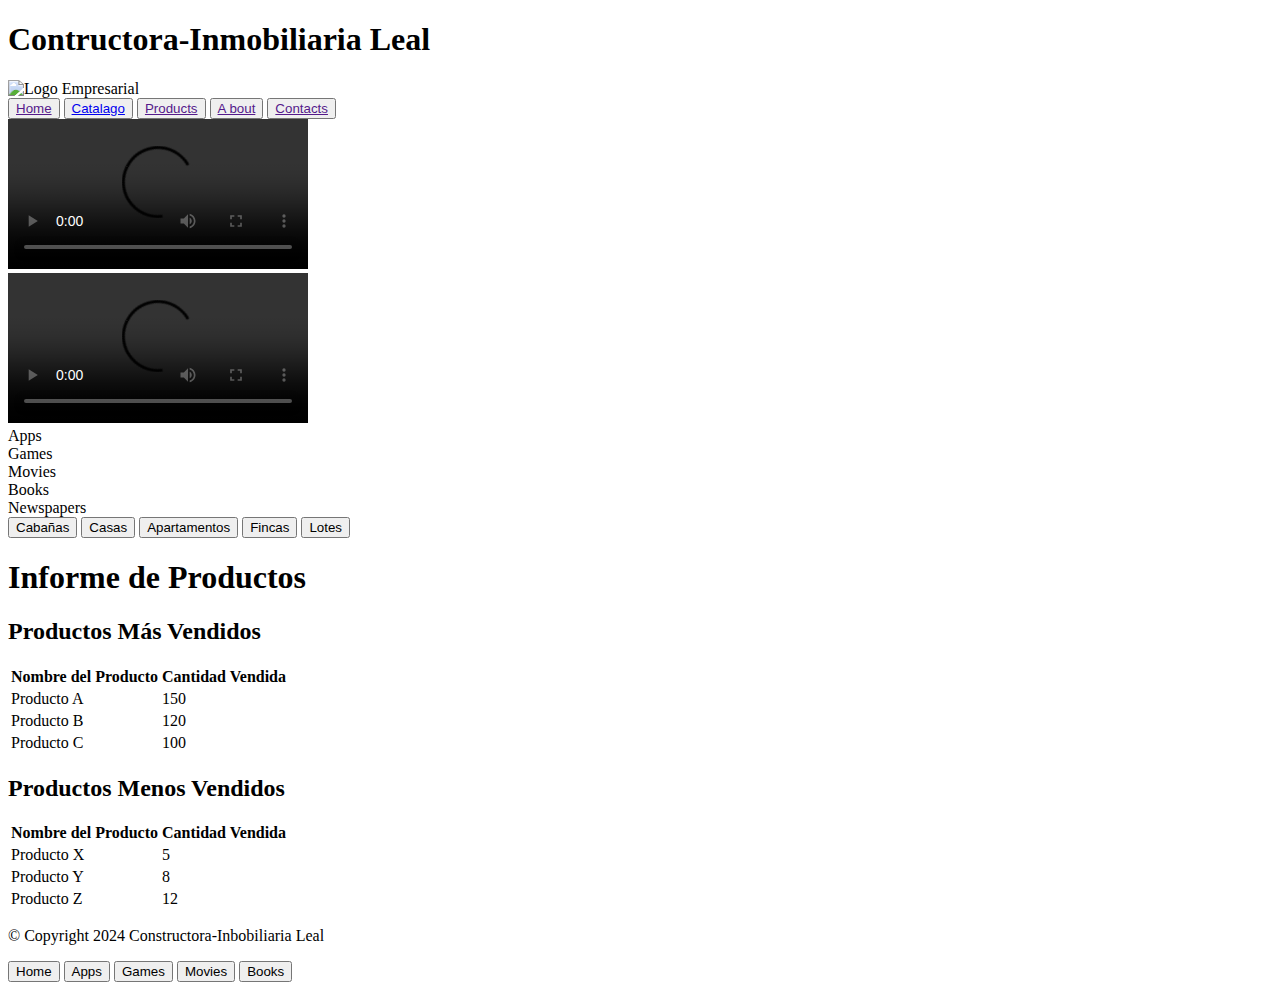
==== index.html @ 4c683dc4 "Create index.html" ====
<!DOCTYPE html>
<html lang="en">
<head>
    <meta charset="UTF-8">
    <meta name="viewport" content="width=device-width, initial-scale=1.0">
    <title>Report</title>
    <link rel="stylesheet" href="style.css">
    
</head>
<body>
    <div class="container-principal">
        <header>
            <div class="logo"><h1>Contructora-Inmobiliaria Leal</h1></div>
            <div class="header-image">
                <img src="img/construc_leal_logo.jpg" alt="Logo Empresarial" id="logo-image">
            </div>
            
            
        </header>
        <nav class="menu-buttons">
            <button><a href="">Home</a></button>
            <button><a href="index.html">Catalago</a></button>
            <button><a href="">Products</a></button>
            <button><a href="">A bout</a></button>
            <button><a href="">Contacts</a></button>
        </nav>
        <div class="main">
            <div class="sidebar">
                
                <div class="media-videos">
                    <div>
                        <video class="videos" src="vid/vid1.mp4" type="video/mp4" controls></video>
                    </div>
                    <div>
                        <video class="videos" src="vid/vid2.mp4" type="video/mp4" controls></video>
                    </div>
                </div>

                <div class="category-list">
                    <div>Apps</div>
                    <div>Games</div>
                    <div>Movies</div>
                    <div>Books</div>
                    <div>Newspapers</div>
                </div>
            </div>
            <div id="buttons-catalogo">
                <div class="buttons-cat">
                    <button>Cabañas</button>
                    <button>Casas</button>
                    <button>Apartamentos</button>
                    <button>Fincas</button>
                    <button>Lotes</button>
                </div>
    
                <div class="catalog">
                    <h1 class="catalog-title">Informe de Productos</h1>
                    <div class="catalog-items">
                        <div class="catalog-item">
                            <h2>Productos Más Vendidos</h2>
                            <table>
                                <thead>
                                    <tr>
                                        <th>Nombre del Producto</th>
                                        <th>Cantidad Vendida</th>
                                    </tr>
                                </thead>
                                <tbody>
                                    <tr>
                                        <td>Producto A</td>
                                        <td>150</td>
                                    </tr>
                                    <tr>
                                        <td>Producto B</td>
                                        <td>120</td>
                                    </tr>
                                    <tr>
                                        <td>Producto C</td>
                                        <td>100</td>
                                    </tr>
                                </tbody>
                            </table>
                        </div>
                        <div class="catalog-item">
                            <h2>Productos Menos Vendidos</h2>
                            <table>
                                <thead>
                                    <tr>
                                        <th>Nombre del Producto</th>
                                        <th>Cantidad Vendida</th>
                                    </tr>
                                </thead>
                                <tbody>
                                    <tr>
                                        <td>Producto X</td>
                                        <td>5</td>
                                    </tr>
                                    <tr>
                                        <td>Producto Y</td>
                                        <td>8</td>
                                    </tr>
                                    <tr>
                                        <td>Producto Z</td>
                                        <td>12</td>
                                    </tr>
                                </tbody>
                            </table>
                        </div>
                    </div>
                </div>
            </div>
        </div>
    
    </div>
    <footer class="footer">
        <div class="footer-text">
            <p class="cpyright">&copy Copyright 2024 Constructora-Inbobiliaria Leal</p> 
        </div>
        <div class="footer-botons">
            <button>Home</button>
            <button>Apps</button>
            <button>Games</button>
            <button>Movies</button>
            <button>Books</button>
        </div>
    </footer>
    </div>
    

</body>
</html>
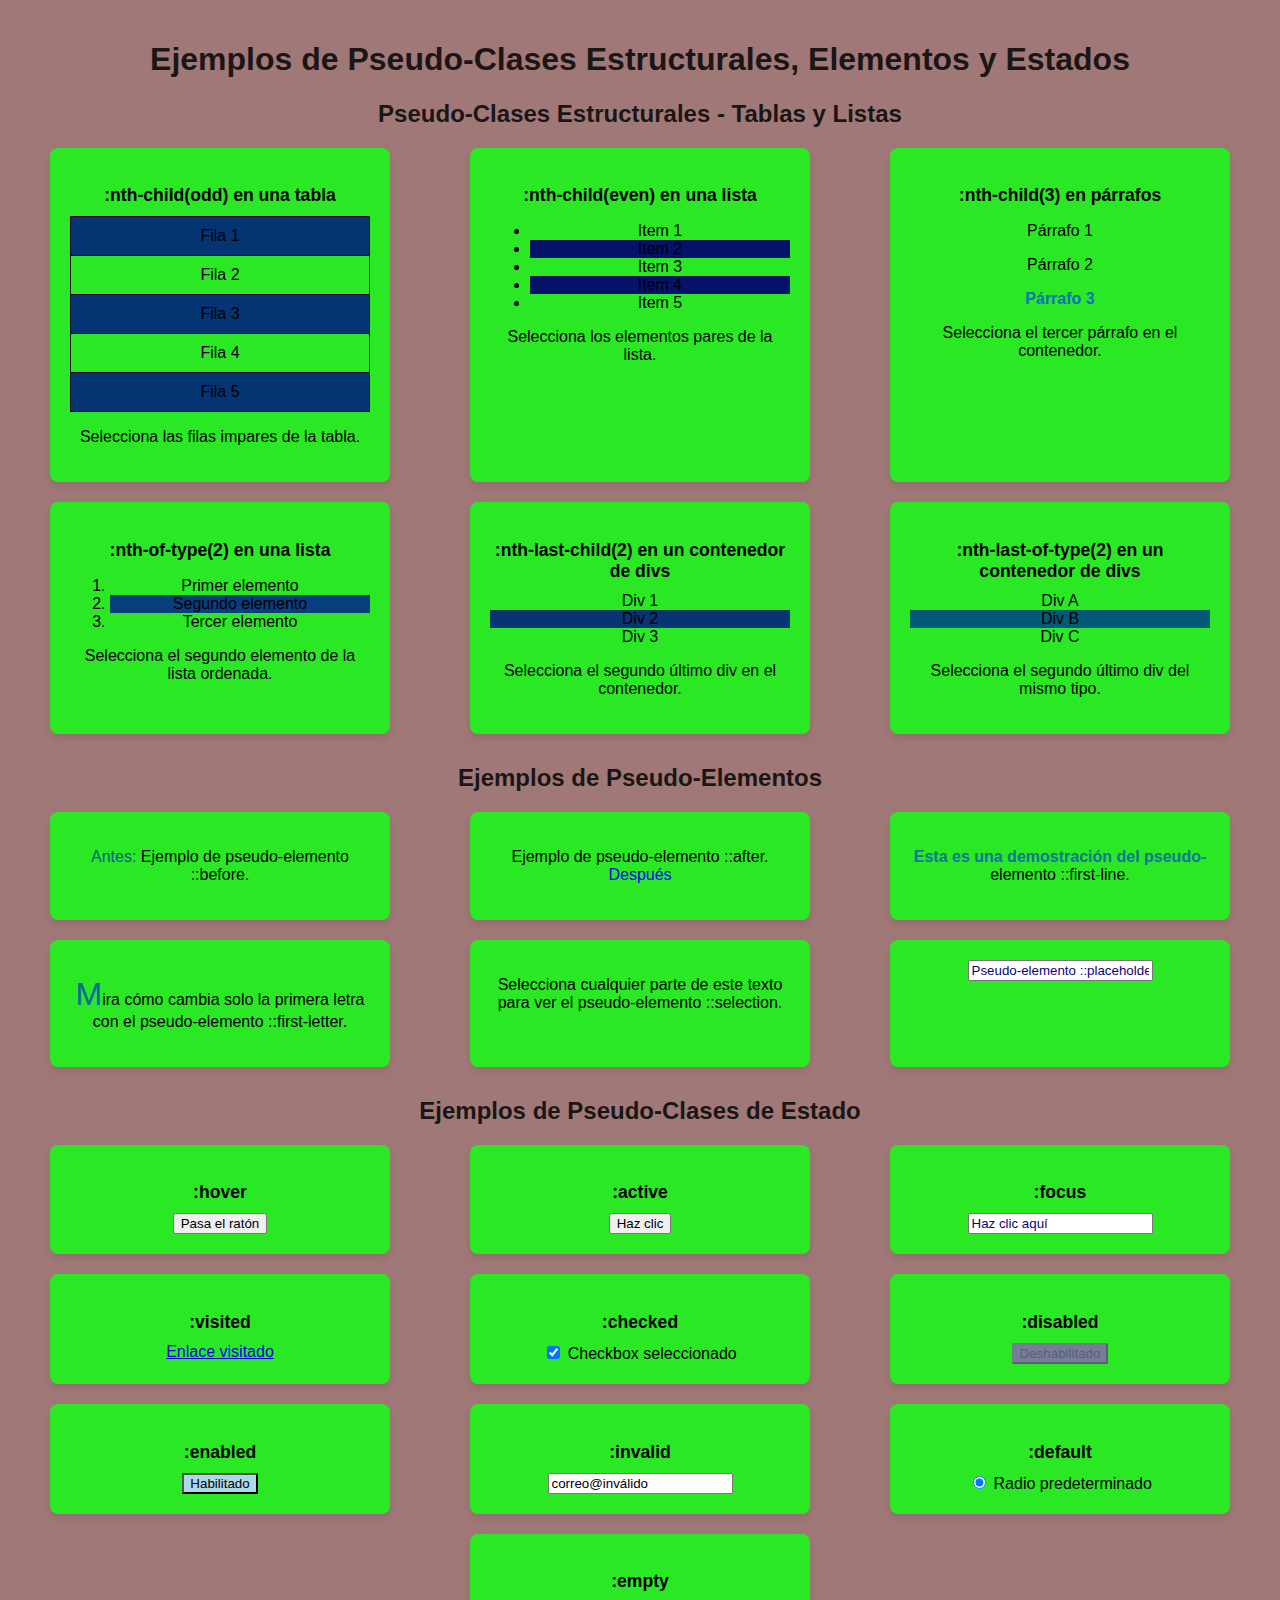
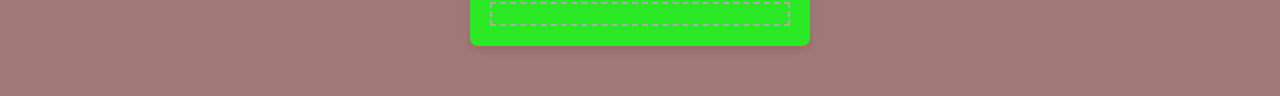
==== commit b2300c85: "Update index.html" ====
--- a/index.html
+++ b/index.html
@@ -1,132 +1,158 @@
+
 
 <!DOCTYPE html>
-<html lang="en">
+<html lang="es">
 <head>
     <meta charset="UTF-8">
     <meta name="viewport" content="width=device-width, initial-scale=1.0">
-    <title>Report</title>
-    <link rel="stylesheet" href="style.css">
-    
+    <title>Ejemplos de Pseudo-Clases Estructurales, Elementos y Estados</title>
+    <link rel="stylesheet" href="styles.css">
 </head>
 <body>
-    <div class="container-principal">
-        <header>
-            <div class="logo"><h1>Contructora-Inmobiliaria Leal</h1></div>
-            <div class="header-image">
-                <img src="img/construc_leal_logo.jpg" alt="Logo Empresarial" id="logo-image">
+    <h1>Ejemplos de Pseudo-Clases Estructurales, Elementos y Estados</h1>
+
+    <!-- Pseudo-Clases Estructurales -->
+    <h2>Pseudo-Clases Estructurales - Tablas y Listas</h2>
+    <div class="contenedor">
+        <!-- nth-child(odd) con una tabla -->
+        <div class="item nth-child-odd">
+            <h3>:nth-child(odd) en una tabla</h3>
+            <table>
+                <tr><td>Fila 1</td></tr>
+                <tr><td>Fila 2</td></tr>
+                <tr><td>Fila 3</td></tr>
+                <tr><td>Fila 4</td></tr>
+                <tr><td>Fila 5</td></tr>
+            </table>
+            <p>Selecciona las filas impares de la tabla.</p>
+        </div>
+
+        <!-- nth-child(even) en una lista -->
+        <div class="item nth-child-even">
+            <h3>:nth-child(even) en una lista</h3>
+            <ul>
+                <li>Item 1</li>
+                <li>Item 2</li>
+                <li>Item 3</li>
+                <li>Item 4</li>
+                <li>Item 5</li>
+            </ul>
+            <p>Selecciona los elementos pares de la lista.</p>
+        </div>
+
+        <!-- nth-child(n) con párrafos -->
+        <div class="item nth-child-n">
+            <h3>:nth-child(3) en párrafos</h3>
+            <div class="texto">
+                <p>Párrafo 1</p>
+                <p>Párrafo 2</p>
+                <p>Párrafo 3</p>
             </div>
-            
-            
-        </header>
-        <nav class="menu-buttons">
-            <button><a href="">Home</a></button>
-            <button><a href="index.html">Catalago</a></button>
-            <button><a href="">Products</a></button>
-            <button><a href="">A bout</a></button>
-            <button><a href="">Contacts</a></button>
-        </nav>
-        <div class="main">
-            <div class="sidebar">
-                
-                <div class="media-videos">
-                    <div>
-                        <video class="videos" src="vid/vid1.mp4" type="video/mp4" controls></video>
-                    </div>
-                    <div>
-                        <video class="videos" src="vid/vid2.mp4" type="video/mp4" controls></video>
-                    </div>
-                </div>
+            <p>Selecciona el tercer párrafo en el contenedor.</p>
+        </div>
 
-                <div class="category-list">
-                    <div>Apps</div>
-                    <div>Games</div>
-                    <div>Movies</div>
-                    <div>Books</div>
-                    <div>Newspapers</div>
-                </div>
+        <!-- nth-of-type(n) en una lista -->
+        <div class="item nth-of-type">
+            <h3>:nth-of-type(2) en una lista</h3>
+            <ol>
+                <li>Primer elemento</li>
+                <li>Segundo elemento</li>
+                <li>Tercer elemento</li>
+            </ol>
+            <p>Selecciona el segundo elemento de la lista ordenada.</p>
+        </div>
+
+        <!-- nth-last-child(n) en un contenedor de divs -->
+        <div class="item nth-last-child">
+            <h3>:nth-last-child(2) en un contenedor de divs</h3>
+            <div class="contenedor-divs">
+                <div>Div 1</div>
+                <div>Div 2</div>
+                <div>Div 3</div>
             </div>
-            <div id="buttons-catalogo">
-                <div class="buttons-cat">
-                    <button>Cabañas</button>
-                    <button>Casas</button>
-                    <button>Apartamentos</button>
-                    <button>Fincas</button>
-                    <button>Lotes</button>
-                </div>
-    
-                <div class="catalog">
-                    <h1 class="catalog-title">Informe de Productos</h1>
-                    <div class="catalog-items">
-                        <div class="catalog-item">
-                            <h2>Productos Más Vendidos</h2>
-                            <table>
-                                <thead>
-                                    <tr>
-                                        <th>Nombre del Producto</th>
-                                        <th>Cantidad Vendida</th>
-                                    </tr>
-                                </thead>
-                                <tbody>
-                                    <tr>
-                                        <td>Producto A</td>
-                                        <td>150</td>
-                                    </tr>
-                                    <tr>
-                                        <td>Producto B</td>
-                                        <td>120</td>
-                                    </tr>
-                                    <tr>
-                                        <td>Producto C</td>
-                                        <td>100</td>
-                                    </tr>
-                                </tbody>
-                            </table>
-                        </div>
-                        <div class="catalog-item">
-                            <h2>Productos Menos Vendidos</h2>
-                            <table>
-                                <thead>
-                                    <tr>
-                                        <th>Nombre del Producto</th>
-                                        <th>Cantidad Vendida</th>
-                                    </tr>
-                                </thead>
-                                <tbody>
-                                    <tr>
-                                        <td>Producto X</td>
-                                        <td>5</td>
-                                    </tr>
-                                    <tr>
-                                        <td>Producto Y</td>
-                                        <td>8</td>
-                                    </tr>
-                                    <tr>
-                                        <td>Producto Z</td>
-                                        <td>12</td>
-                                    </tr>
-                                </tbody>
-                            </table>
-                        </div>
-                    </div>
-                </div>
+            <p>Selecciona el segundo último div en el contenedor.</p>
+        </div>
+
+        <!-- nth-last-of-type(n) en un contenedor de divs -->
+        <div class="item nth-last-of-type">
+            <h3>:nth-last-of-type(2) en un contenedor de divs</h3>
+            <div class="contenedor-divs">
+                <div>Div A</div>
+                <div>Div B</div>
+                <div>Div C</div>
             </div>
+            <p>Selecciona el segundo último div del mismo tipo.</p>
         </div>
-    
     </div>
-    <footer class="footer">
-        <div class="footer-text">
-            <p class="cpyright">&copy Copyright 2024 Constructora-Inbobiliaria Leal</p> 
+
+    <!-- Pseudo-Elementos -->
+    <h2>Ejemplos de Pseudo-Elementos</h2>
+    <div class="contenedor">
+        <div class="recuadro">
+            <p class="before-example">Ejemplo de pseudo-elemento ::before.</p>
         </div>
-        <div class="footer-botons">
-            <button>Home</button>
-            <button>Apps</button>
-            <button>Games</button>
-            <button>Movies</button>
-            <button>Books</button>
+        <div class="recuadro">
+            <p class="after-example">Ejemplo de pseudo-elemento ::after.</p>
         </div>
-    </footer>
+        <div class="recuadro">
+            <p class="first-line-example">Esta es una demostración del pseudo-elemento ::first-line.</p>
+        </div>
+        <div class="recuadro">
+            <p class="first-letter-example">Mira cómo cambia solo la primera letra con el pseudo-elemento ::first-letter.</p>
+        </div>
+        <div class="recuadro">
+            <p class="selection-example">Selecciona cualquier parte de este texto para ver el pseudo-elemento ::selection.</p>
+        </div>
+        <div class="recuadro">
+            <input type="text" placeholder="Pseudo-elemento ::placeholder">
+        </div>
     </div>
-    
 
+    <!-- Pseudo-Clases de Estado -->
+    <h2>Ejemplos de Pseudo-Clases de Estado</h2>
+    <div class="contenedor">
+        <div class="item">
+            <h3>:hover</h3>
+            <button class="hover-boton">Pasa el ratón</button>
+        </div>
+        <div class="item">
+            <h3>:active</h3>
+            <button class="active-boton">Haz clic</button>
+        </div>
+        <div class="item">
+            <h3>:focus</h3>
+            <input type="text" class="focus-campo" placeholder="Haz clic aquí">
+        </div>
+        <div class="item">
+            <h3>:visited</h3>
+            <a href="#" class="enlace-visitado">Enlace visitado</a>
+        </div>
+        <div class="item">
+            <h3>:checked</h3>
+            <input type="checkbox" id="opcion1" checked>
+            <label for="opcion1">Checkbox seleccionado</label>
+        </div>
+        <div class="item">
+            <h3>:disabled</h3>
+            <button class="boton-deshabilitado" disabled>Deshabilitado</button>
+        </div>
+        <div class="item">
+            <h3>:enabled</h3>
+            <button class="boton-habilitado">Habilitado</button>
+        </div>
+        <div class="item">
+            <h3>:invalid</h3>
+            <input type="email" class="campo-invalido" value="correo@inválido">
+        </div>
+        <div class="item">
+            <h3>:default</h3>
+            <input type="radio" name="radio-grupo" checked>
+            <label>Radio predeterminado</label>
+        </div>
+        <div class="item">
+            <h3>:empty</h3>
+            <div class="vacio"></div>
+        </div>
+    </div>
 </body>
 </html>
--- a/styles.css
+++ b/styles.css
@@ -0,0 +1,142 @@
+/* Estilos generales */
+body {
+    font-family: 'Segoe UI', Tahoma, Geneva, Verdana, sans-serif;
+    background-color: #a17878;
+    padding: 20px;
+    margin: 0;
+}
+
+h1, h2 {
+    text-align: center;
+    color: #1b1616;
+}
+
+h3 {
+    text-align: center;
+    margin-bottom: 10px;
+    font-size: 1.1em;
+}
+
+/* Contenedor general para los ejemplos */
+.contenedor {
+    display: flex;
+    flex-wrap: wrap;
+    justify-content: space-around;
+    gap: 20px;
+    margin-bottom: 30px;
+}
+
+.item, .recuadro {
+    background-color: #2ae924;
+    padding: 20px;
+    border-radius: 8px;
+    box-shadow: 0 4px 8px rgba(0, 0, 0, 0.1);
+    flex: 1 1 calc(33% - 40px);
+    max-width: 300px;
+    text-align: center;
+}
+
+table {
+    width: 100%;
+    border-collapse: collapse;
+}
+
+table, td {
+    border: 1px solid #0a0202;
+    padding: 10px;
+}
+
+/* Estilos específicos para cada pseudo-clase y pseudo-elemento */
+
+/* nth-child */
+.nth-child-odd table tr:nth-child(odd) {
+    background-color: #043472;
+}
+
+.nth-child-even ul li:nth-child(even) {
+    background-color: #041368;
+}
+
+/* nth-child(n) */
+.nth-child-n .texto p:nth-child(3) {
+    color: rgb(8, 115, 187);
+    font-weight: bold;
+}
+
+/* nth-of-type */
+.nth-of-type ol li:nth-of-type(2) {
+    background-color: #073f7e;
+}
+
+/* nth-last-child */
+.nth-last-child .contenedor-divs div:nth-last-child(2) {
+    background-color: #073572;
+}
+
+/* nth-last-of-type */
+.nth-last-of-type .contenedor-divs div:nth-last-of-type(2) {
+    background-color: #035a77;
+}
+
+/* Pseudo-elementos */
+.before-example::before {
+    content: 'Antes: ';
+    color: rgb(6, 91, 124);
+}
+
+.after-example::after {
+    content: ' Después';
+    color: blue;
+}
+
+.first-line-example::first-line {
+    color: rgb(12, 118, 150);
+    font-weight: bold;
+}
+
+.first-letter-example::first-letter {
+    font-size: 2em;
+    color: rgb(8, 102, 156);
+}
+
+.selection-example::selection {
+    background-color: rgb(5, 108, 126);
+}
+
+input::placeholder {
+    color: rgb(11, 4, 117);
+}
+
+/* Pseudo-Clases de Estado */
+.hover-boton:hover {
+    background-color: lightgreen;
+}
+
+.active-boton:active {
+    background-color: rgb(128, 240, 240);
+}
+
+.focus-campo:focus {
+    border-color: blue;
+}
+
+.enlace-visitado:visited {
+    color: purple;
+}
+
+.boton-deshabilitado:disabled {
+    background-color: rgb(118, 125, 153);
+}
+
+.boton-habilitado:enabled {
+    background-color: lightblue;
+}
+
+.campo-invalido:invalid {
+    border-color: red;
+}
+
+.vacio:empty {
+    border: 2px dashed #aaa;
+    padding: 10px;
+}
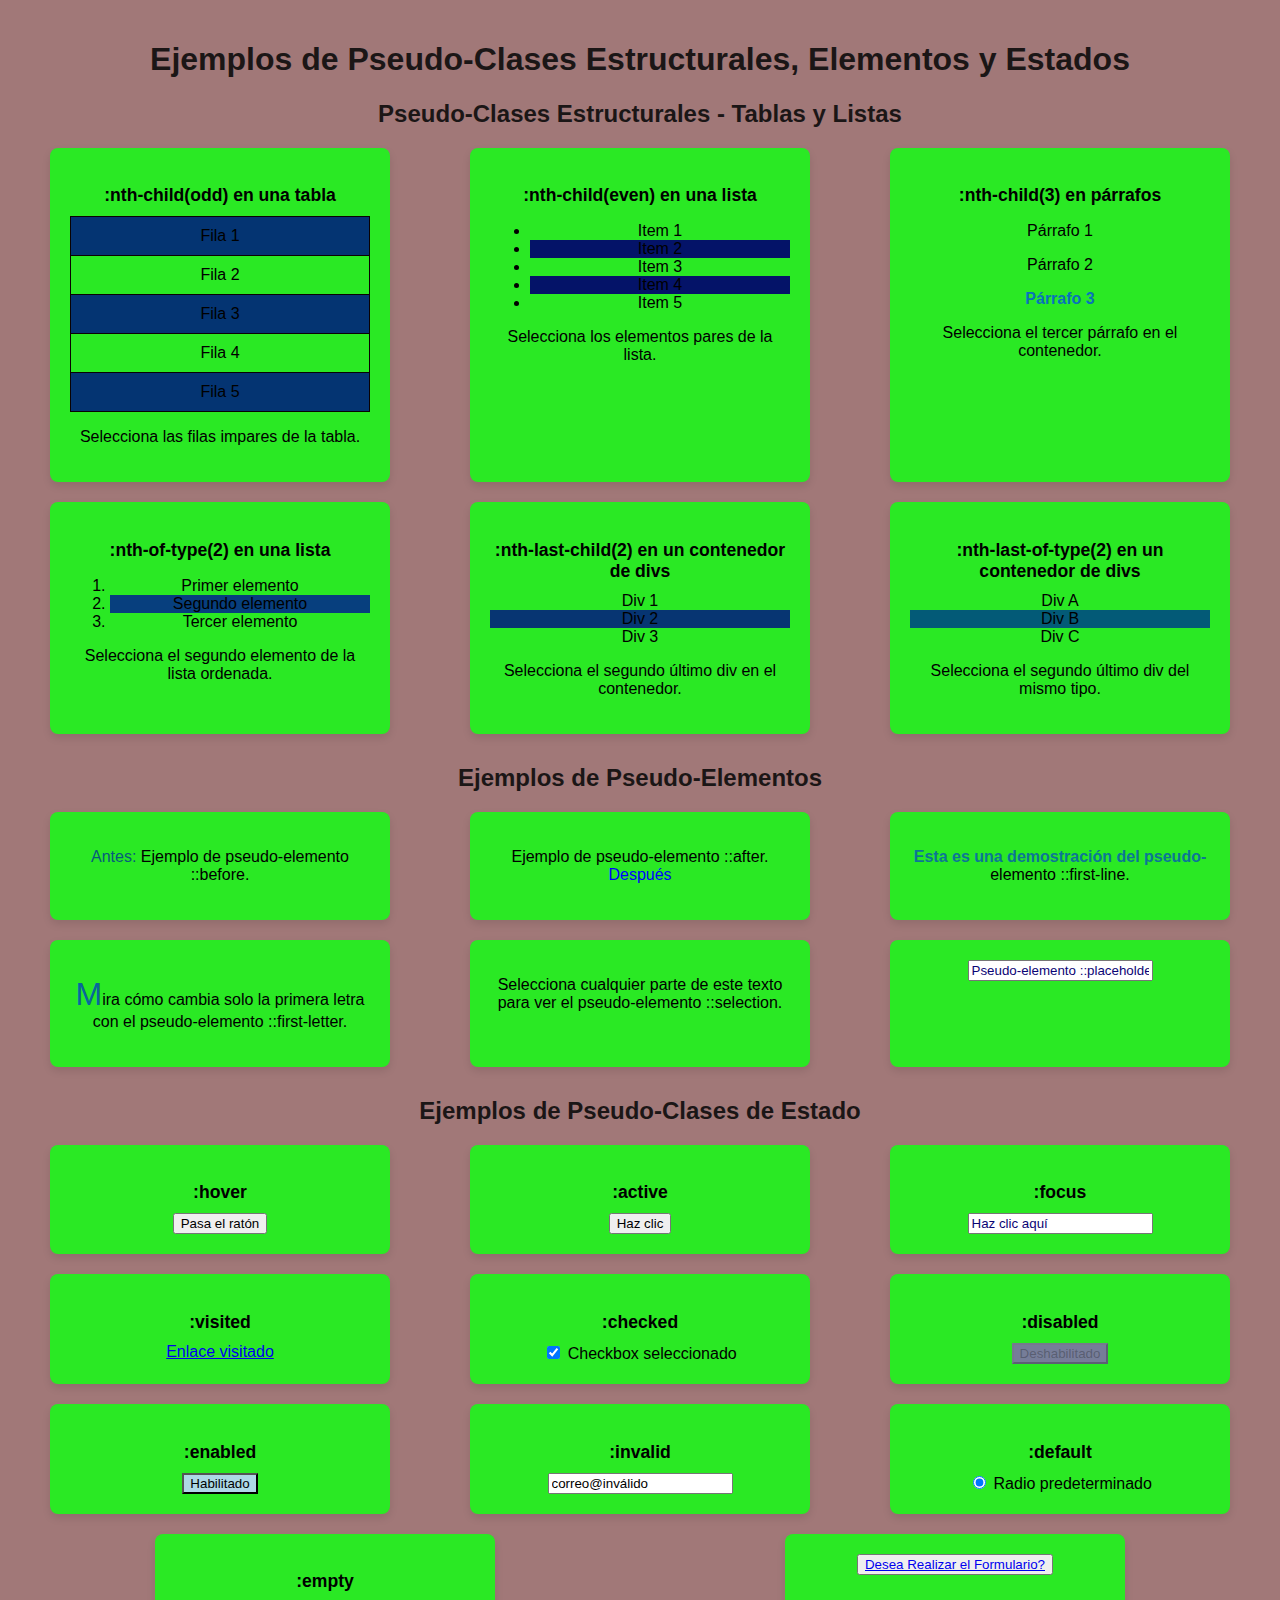
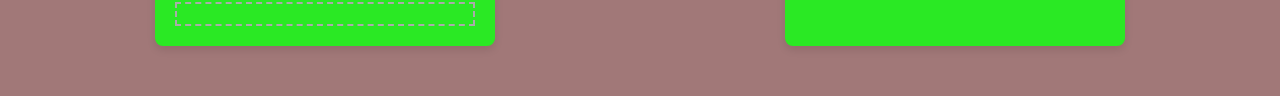
==== commit 3d0b2765: "Update index.html" ====
--- a/index.html
+++ b/index.html
@@ -153,6 +153,9 @@
             <h3>:empty</h3>
             <div class="vacio"></div>
         </div>
+         <div class="item">
+            <button><a href="formulario.html">Desea Realizar el Formulario?</a></button>
+        </div>
     </div>
 </body>
 </html>
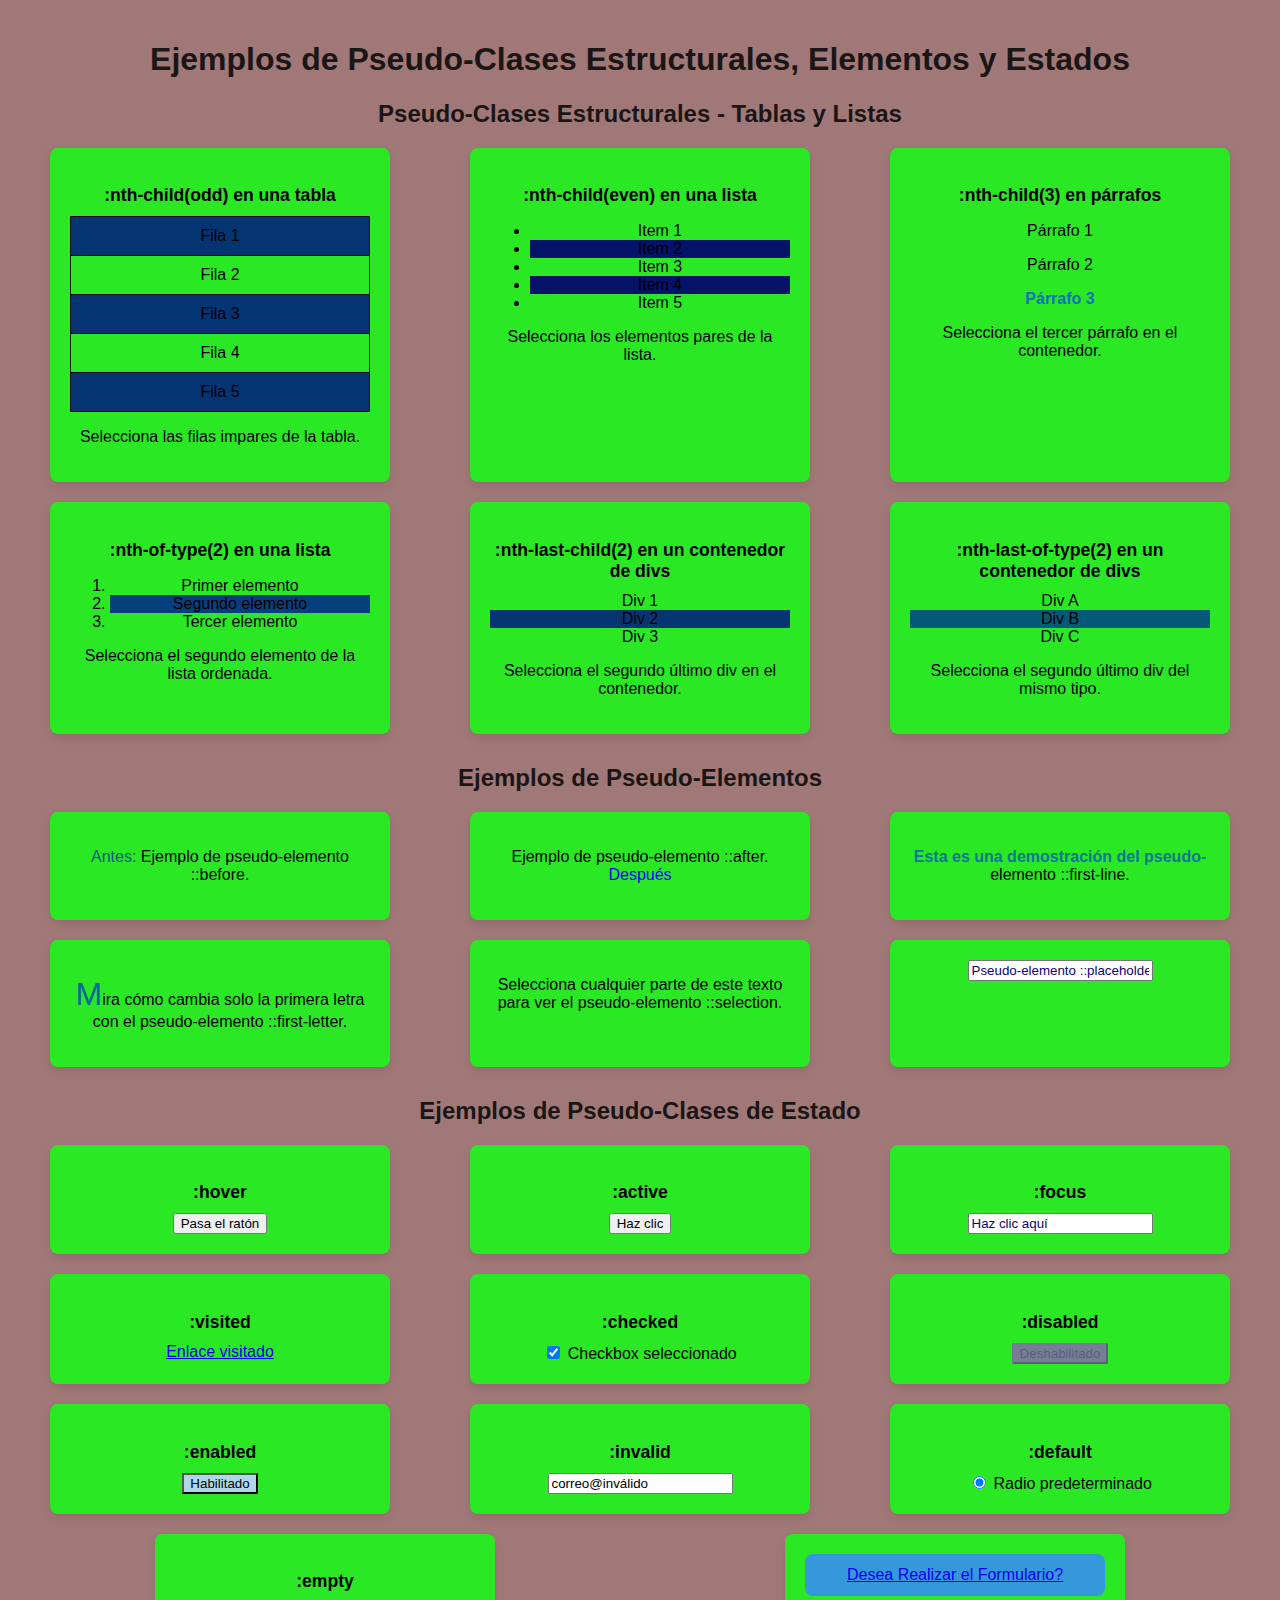
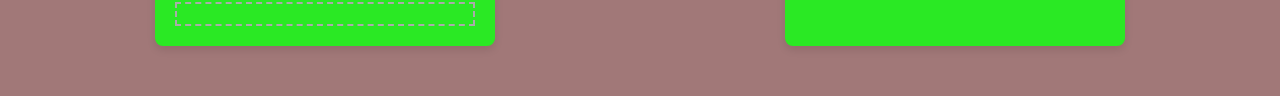
==== commit 52f9e30a: "actualizando los cambios del formulario" ====
--- a/index.html
+++ b/index.html
@@ -153,8 +153,8 @@
             <h3>:empty</h3>
             <div class="vacio"></div>
         </div>
-         <div class="item">
-            <button><a href="formulario.html">Desea Realizar el Formulario?</a></button>
+        <div class="item">
+            <button id="btnFormu"><a href="formulario.html">Desea Realizar el Formulario?</a></button>
         </div>
     </div>
 </body>
--- a/styles.css
+++ b/styles.css
@@ -140,3 +140,14 @@
     border: 2px dashed #aaa;
     padding: 10px;
 }
+#btnFormu{
+    width: 100%;
+    padding: 12px;
+    background-color: #3498db;
+    color: white;
+    border: none;
+    border-radius: 8px;
+    font-size: 16px;
+    cursor: pointer;
+    transition: background-color 0.3s ease, transform 0.2s ease;
+}
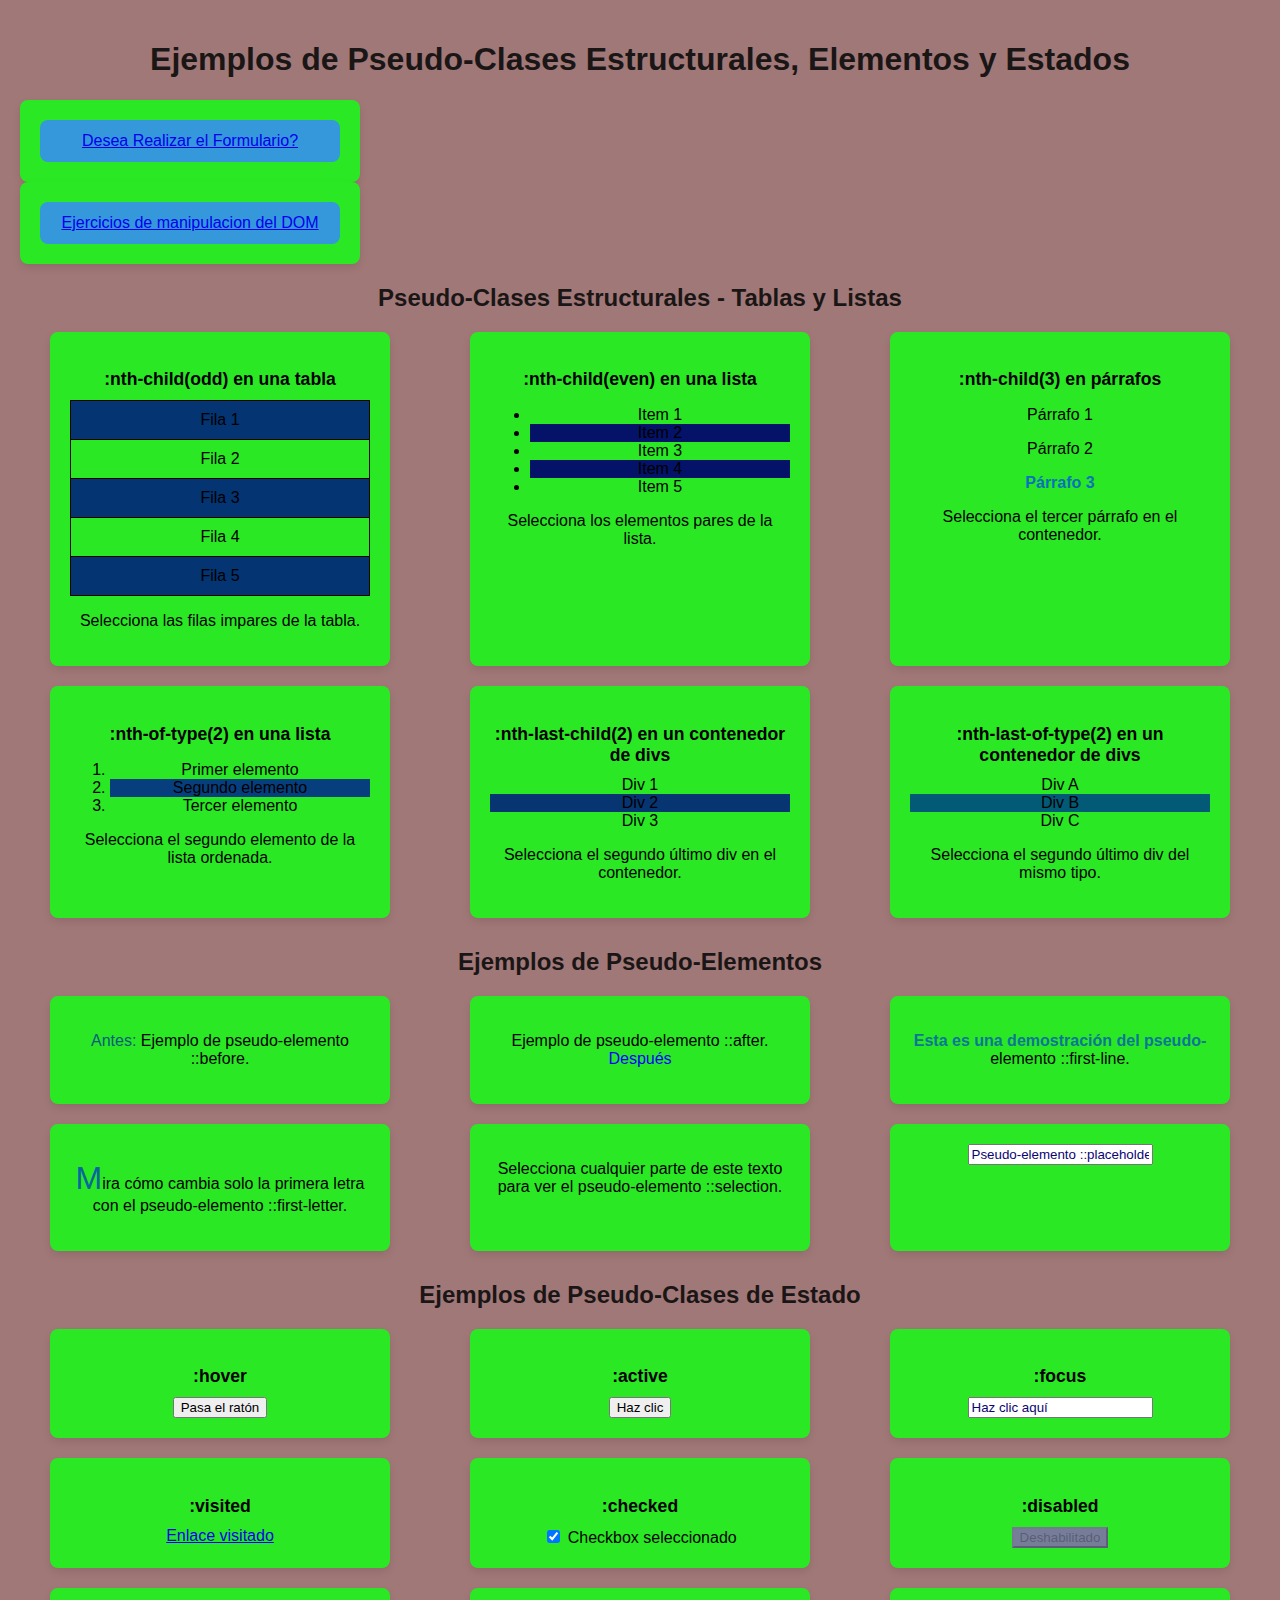
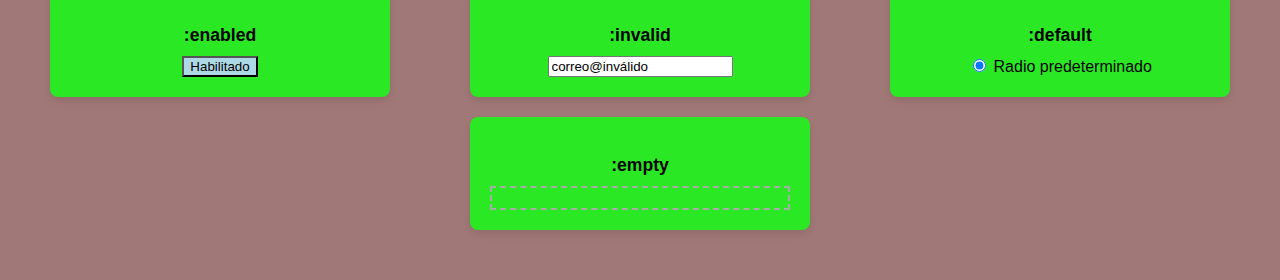
==== commit 1ba64662: "Ejercicios js Dom" ====
--- a/index.html
+++ b/index.html
@@ -11,6 +11,13 @@
 <body>
     <h1>Ejemplos de Pseudo-Clases Estructurales, Elementos y Estados</h1>
 
+    <div class="item">
+        <button id="btnFormu"><a href="formulario/formulario.html">Desea Realizar el Formulario?</a></button>
+    </div>
+    <div class="item">
+        <button id="btnFormu"><a href="javaScriptDom/EjerciciosDom.html">Ejercicios de manipulacion del DOM</a></button>
+    </div>
+    
     <!-- Pseudo-Clases Estructurales -->
     <h2>Pseudo-Clases Estructurales - Tablas y Listas</h2>
     <div class="contenedor">
@@ -153,9 +160,7 @@
             <h3>:empty</h3>
             <div class="vacio"></div>
         </div>
-        <div class="item">
-            <button id="btnFormu"><a href="formulario.html">Desea Realizar el Formulario?</a></button>
-        </div>
+        
     </div>
 </body>
 </html>
